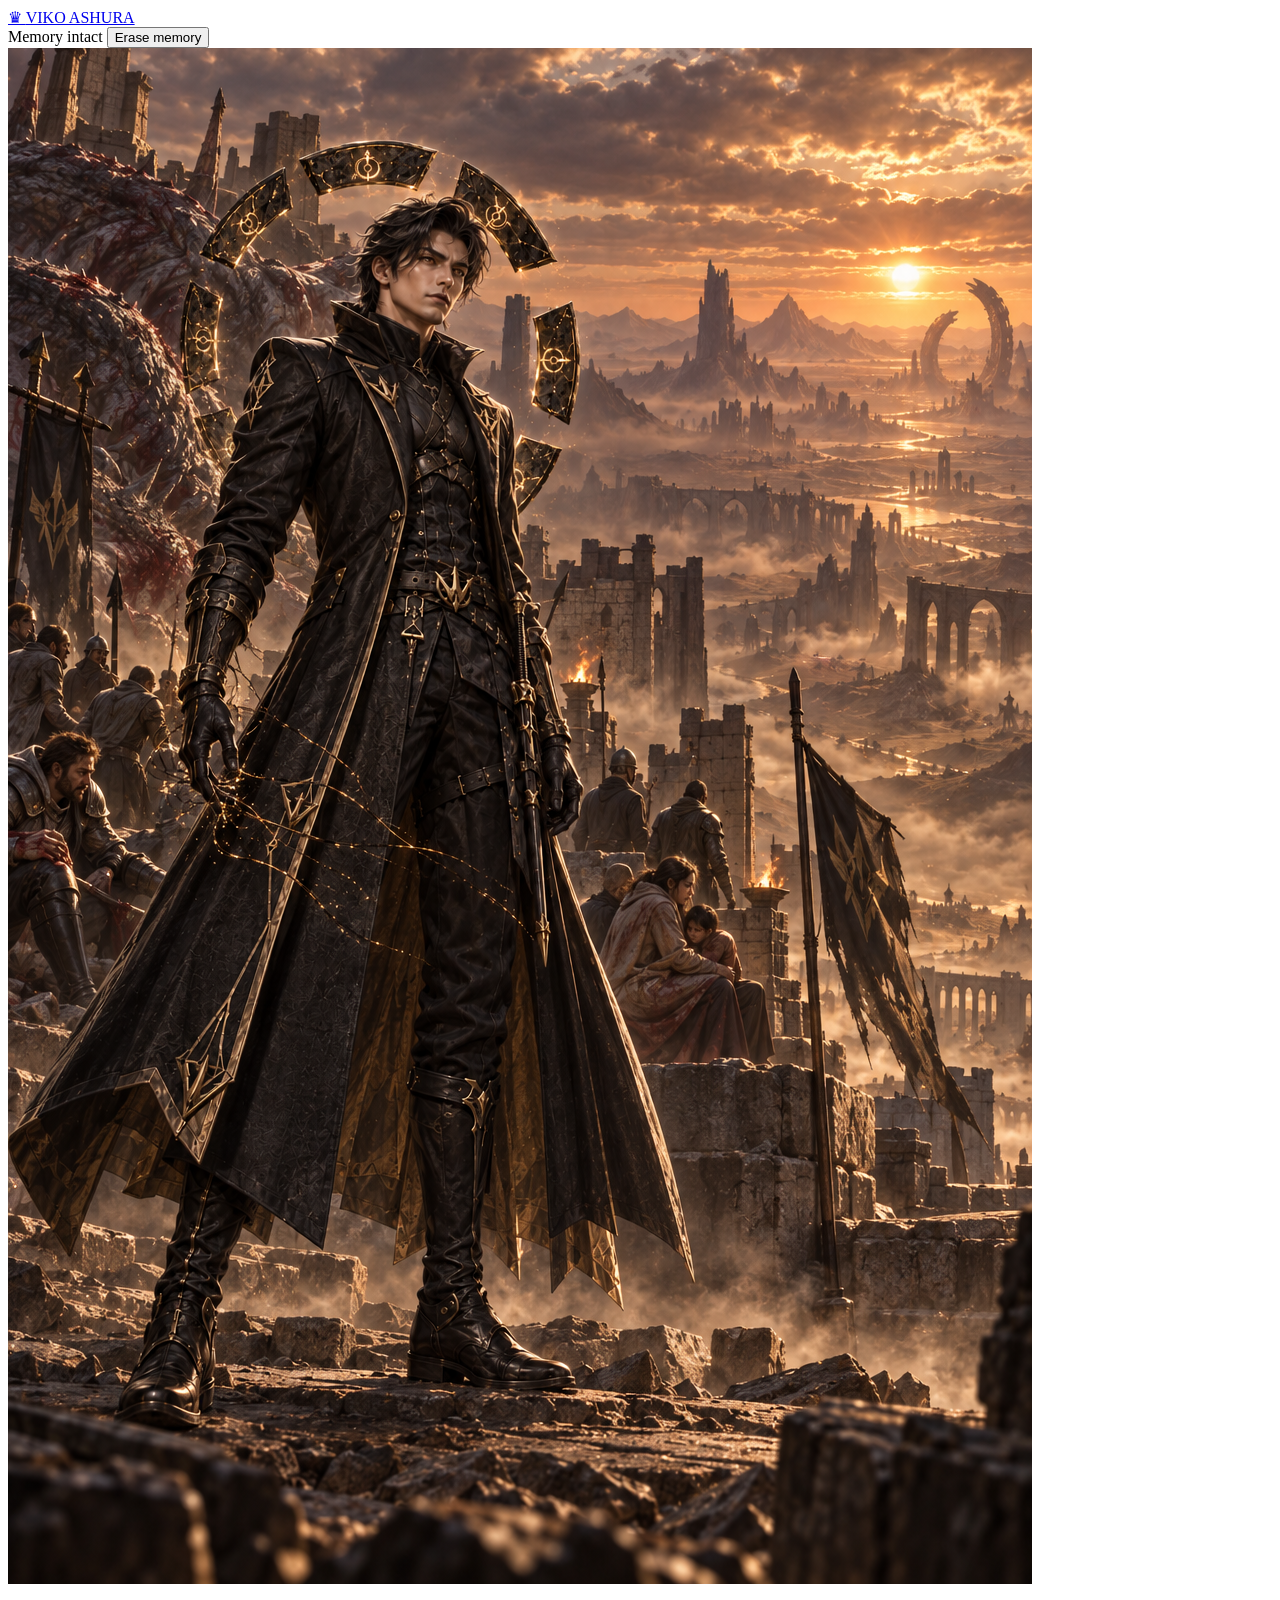
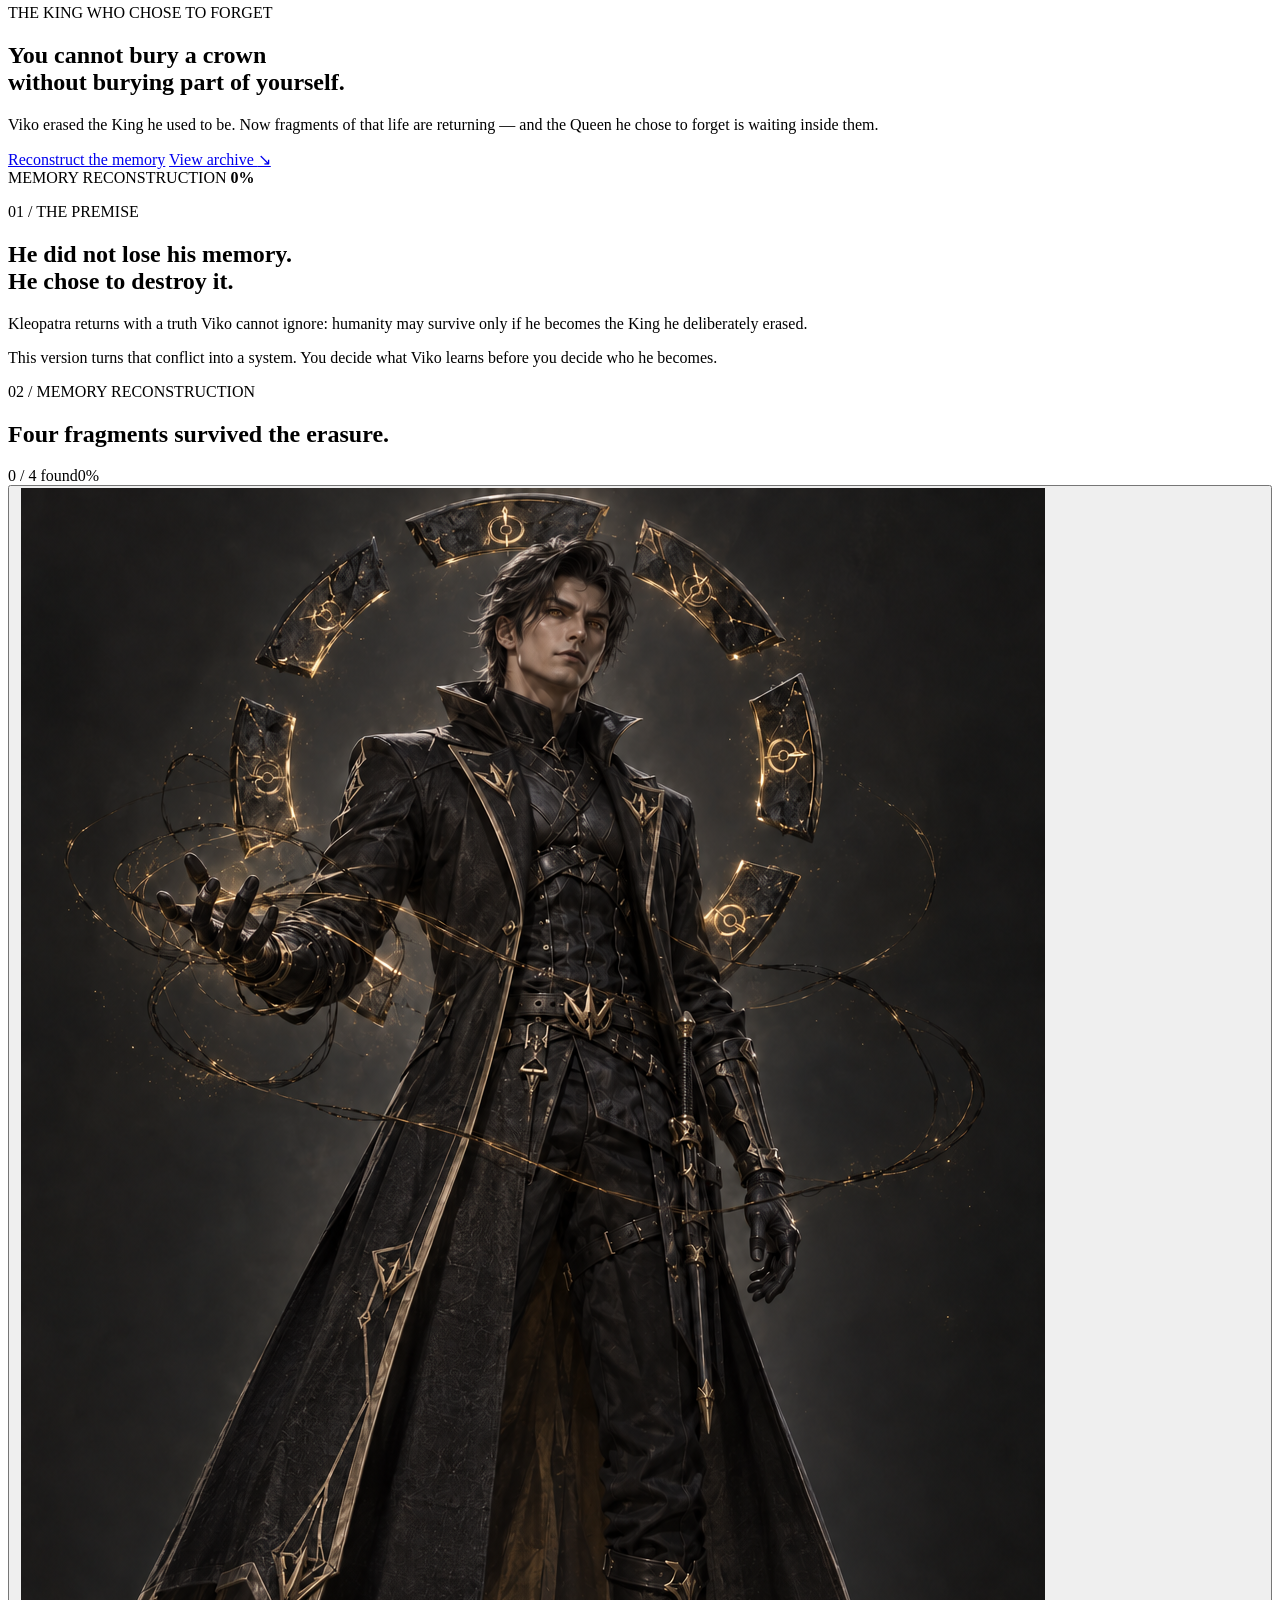
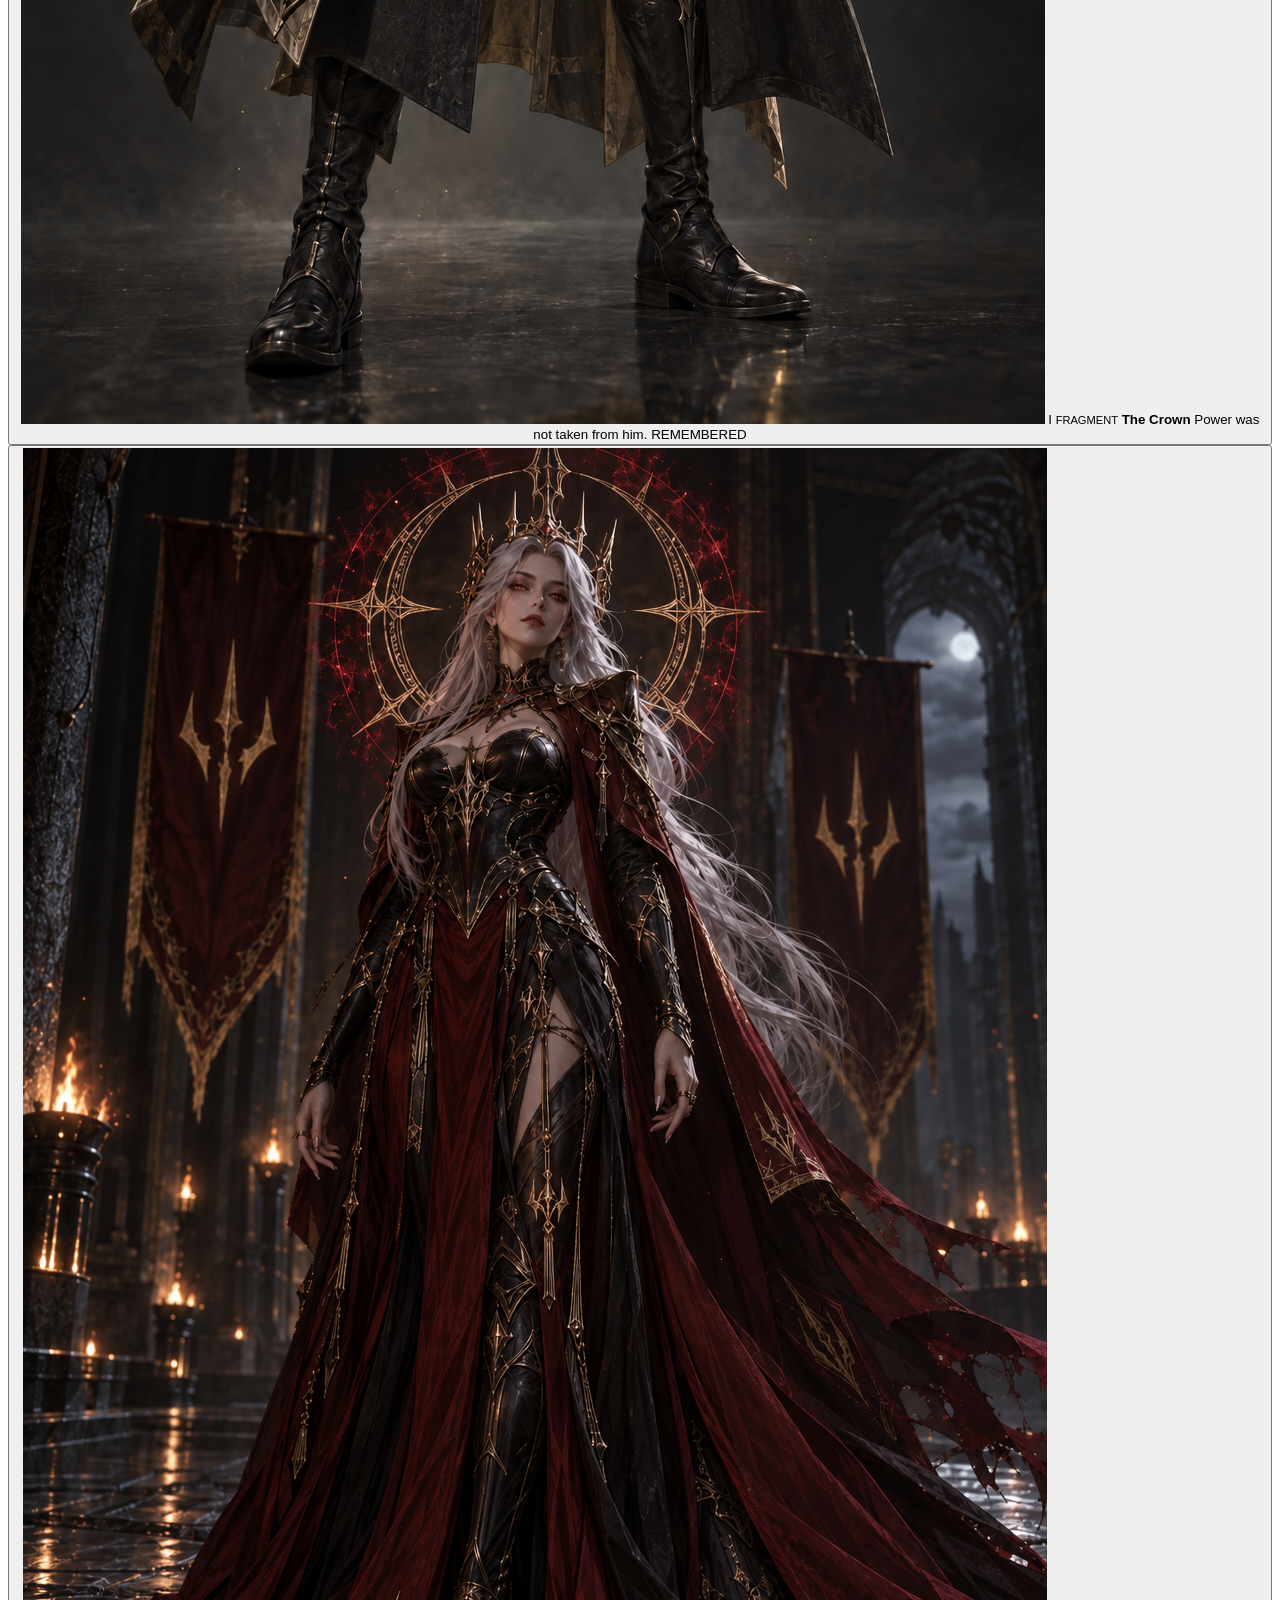
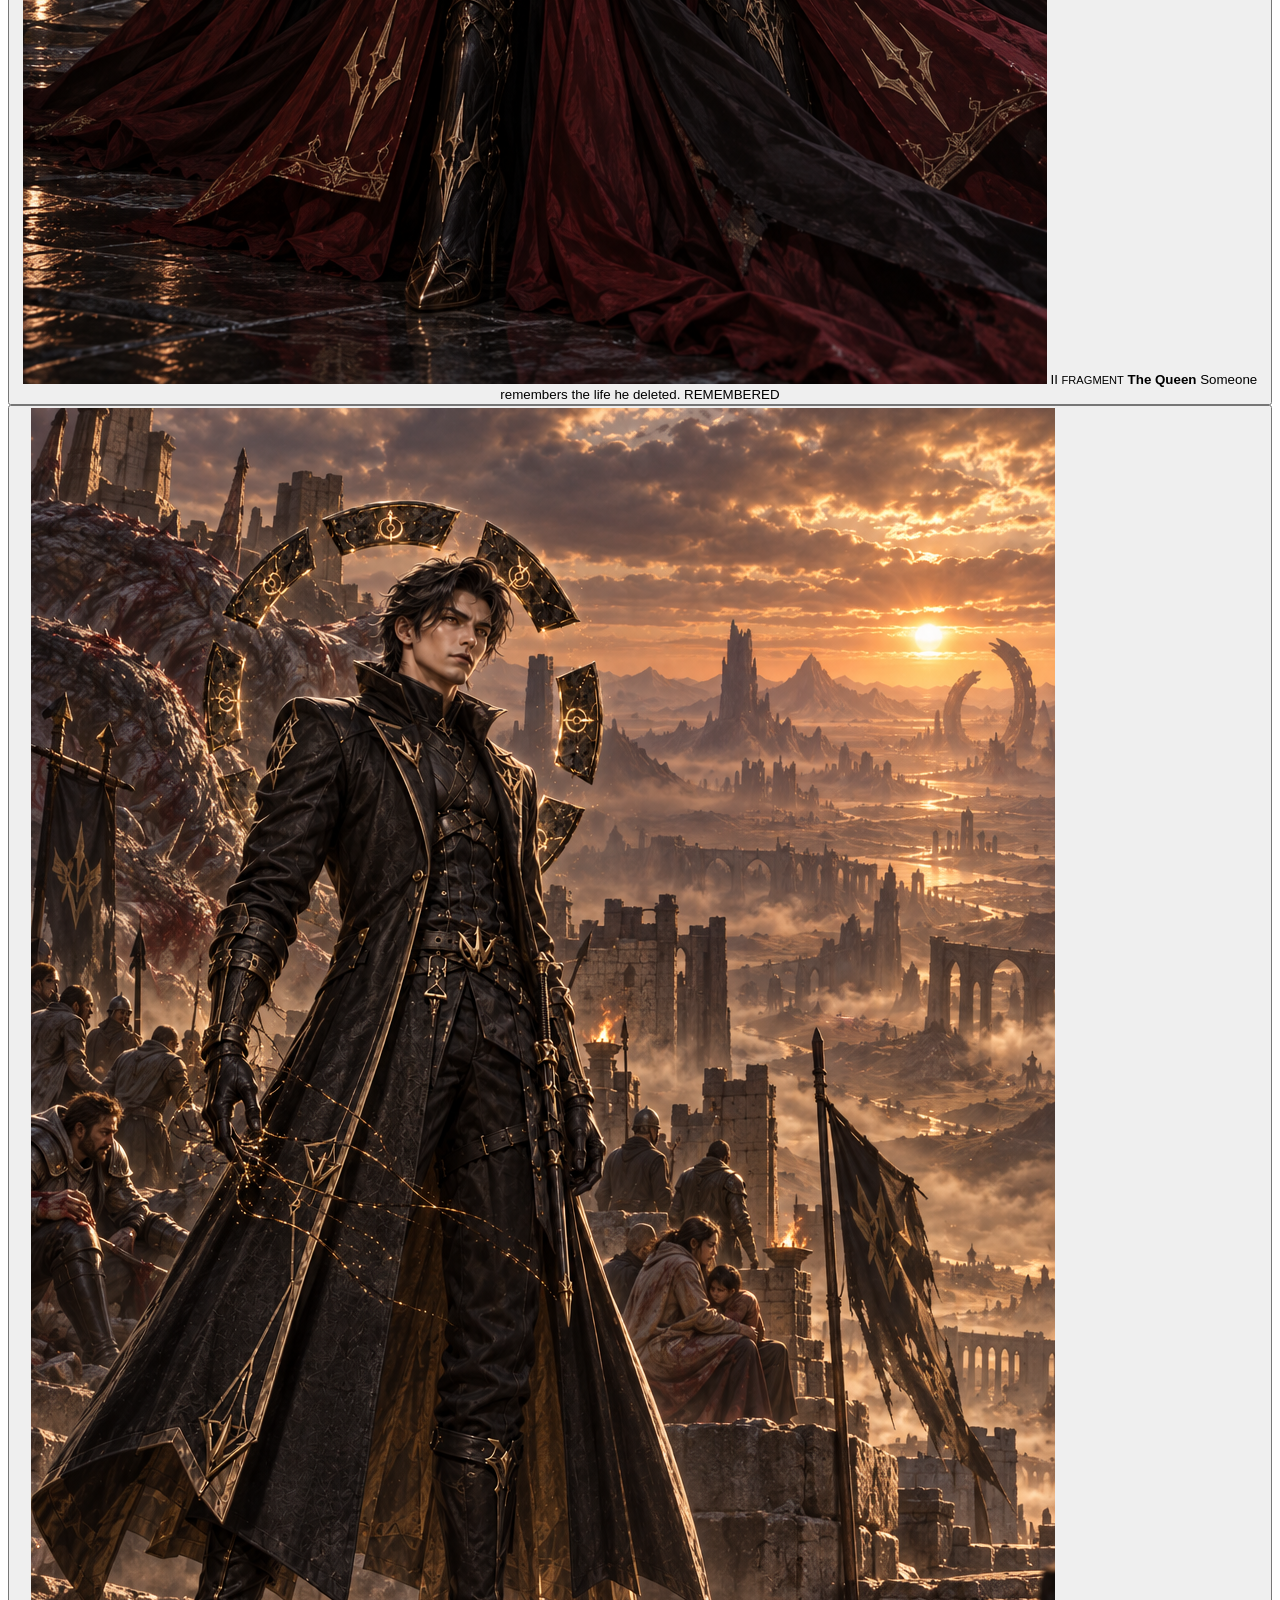
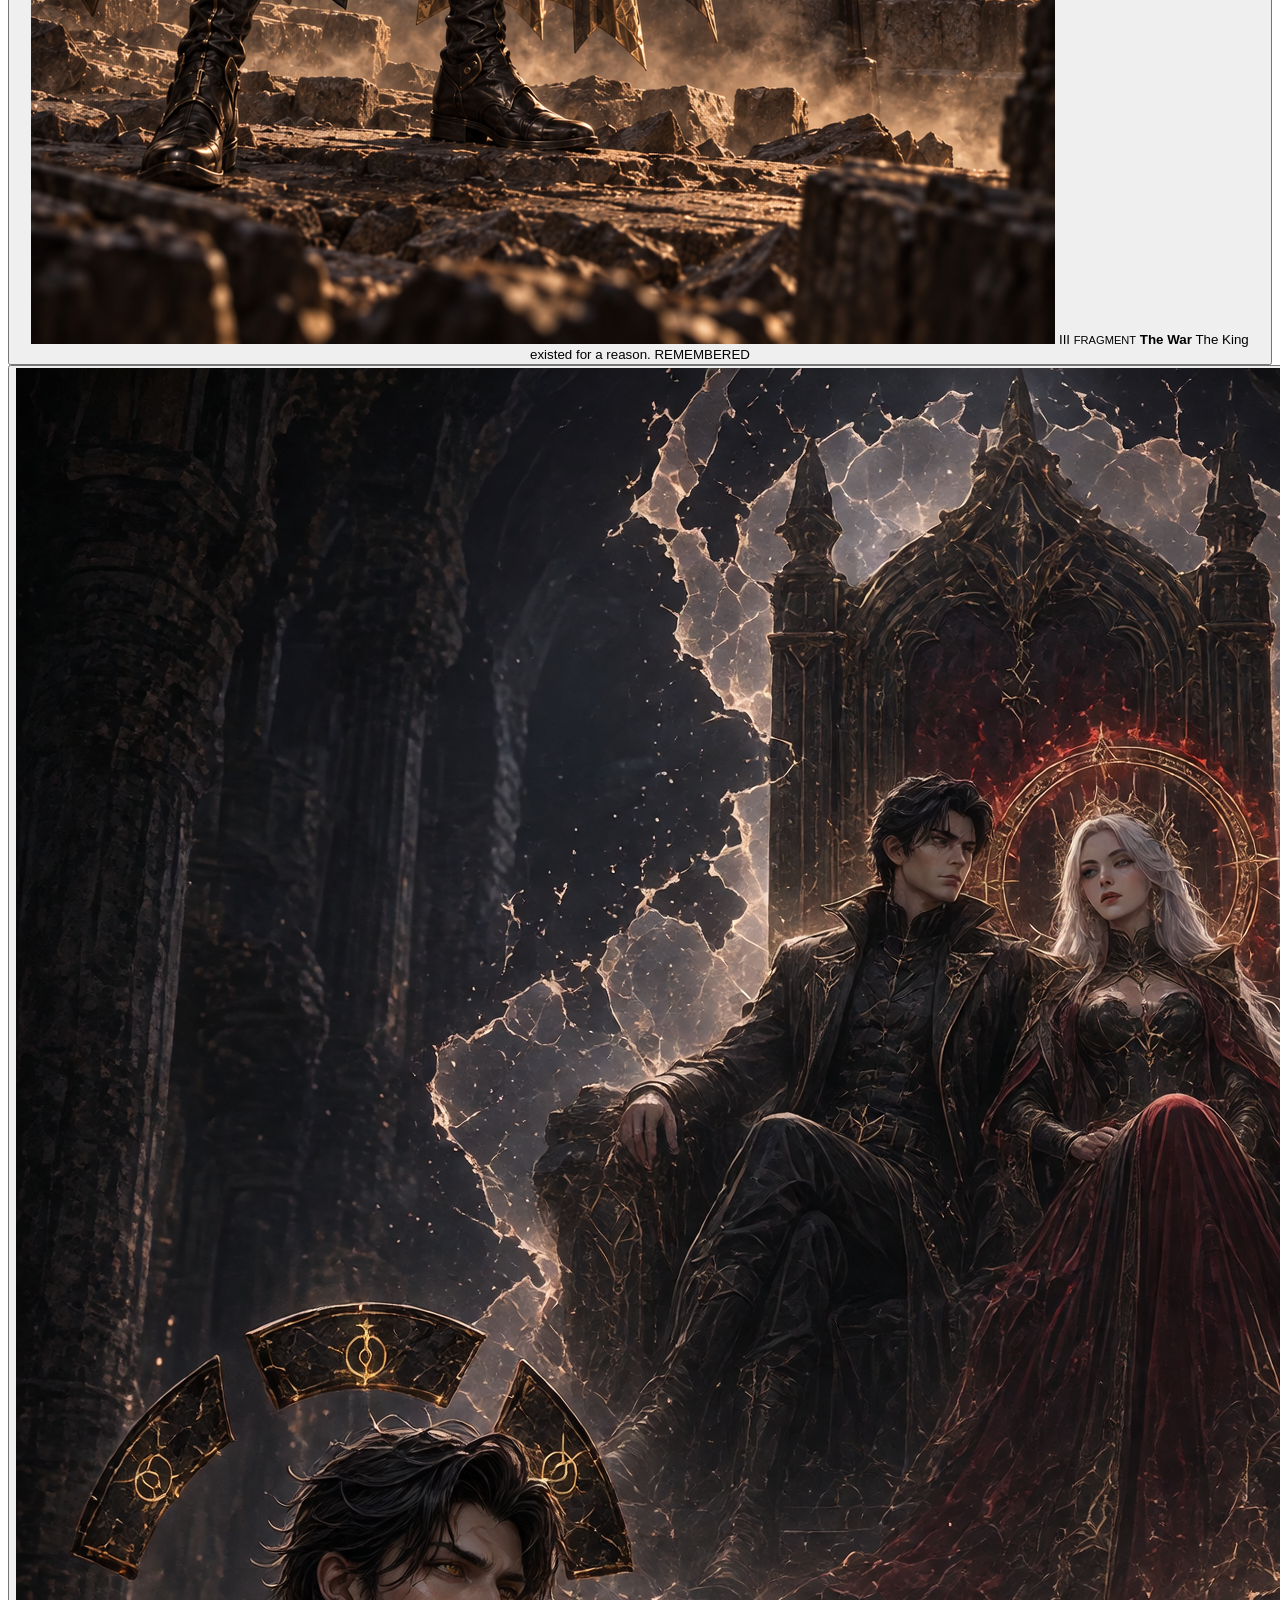
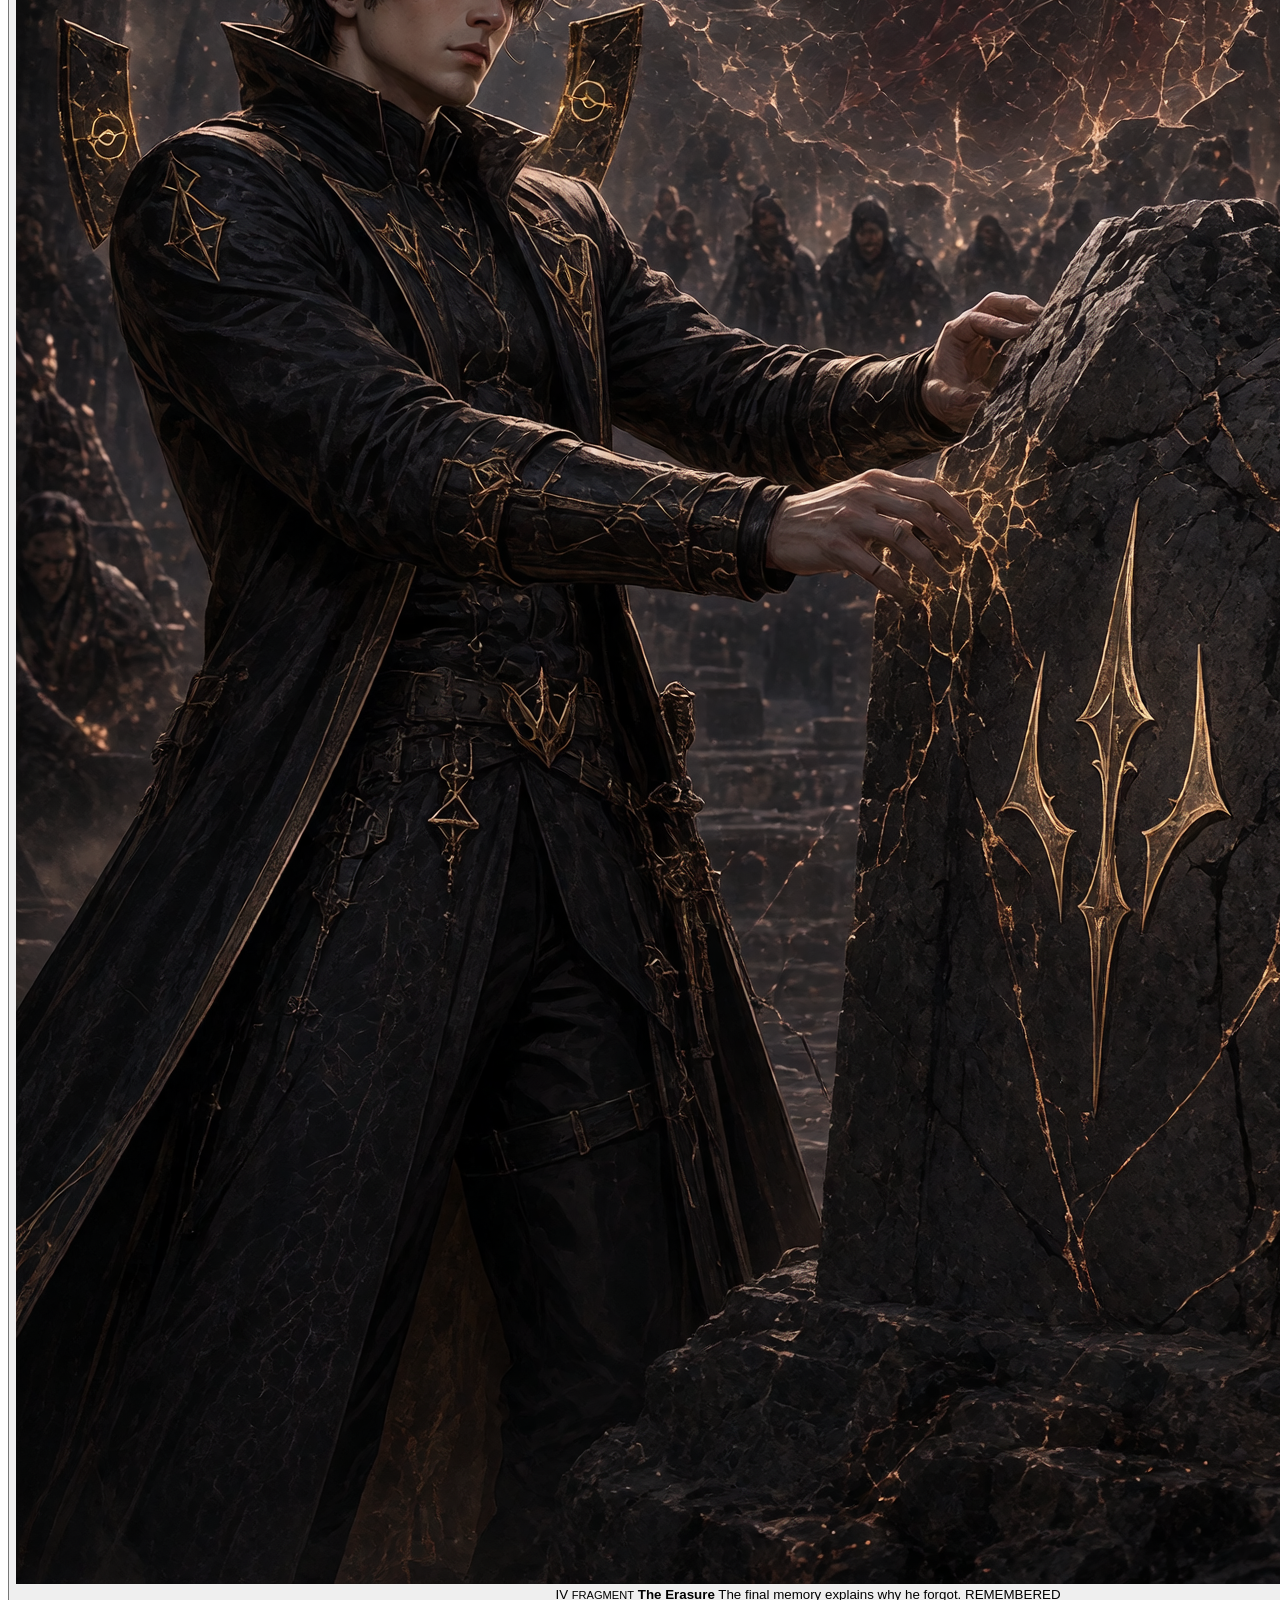
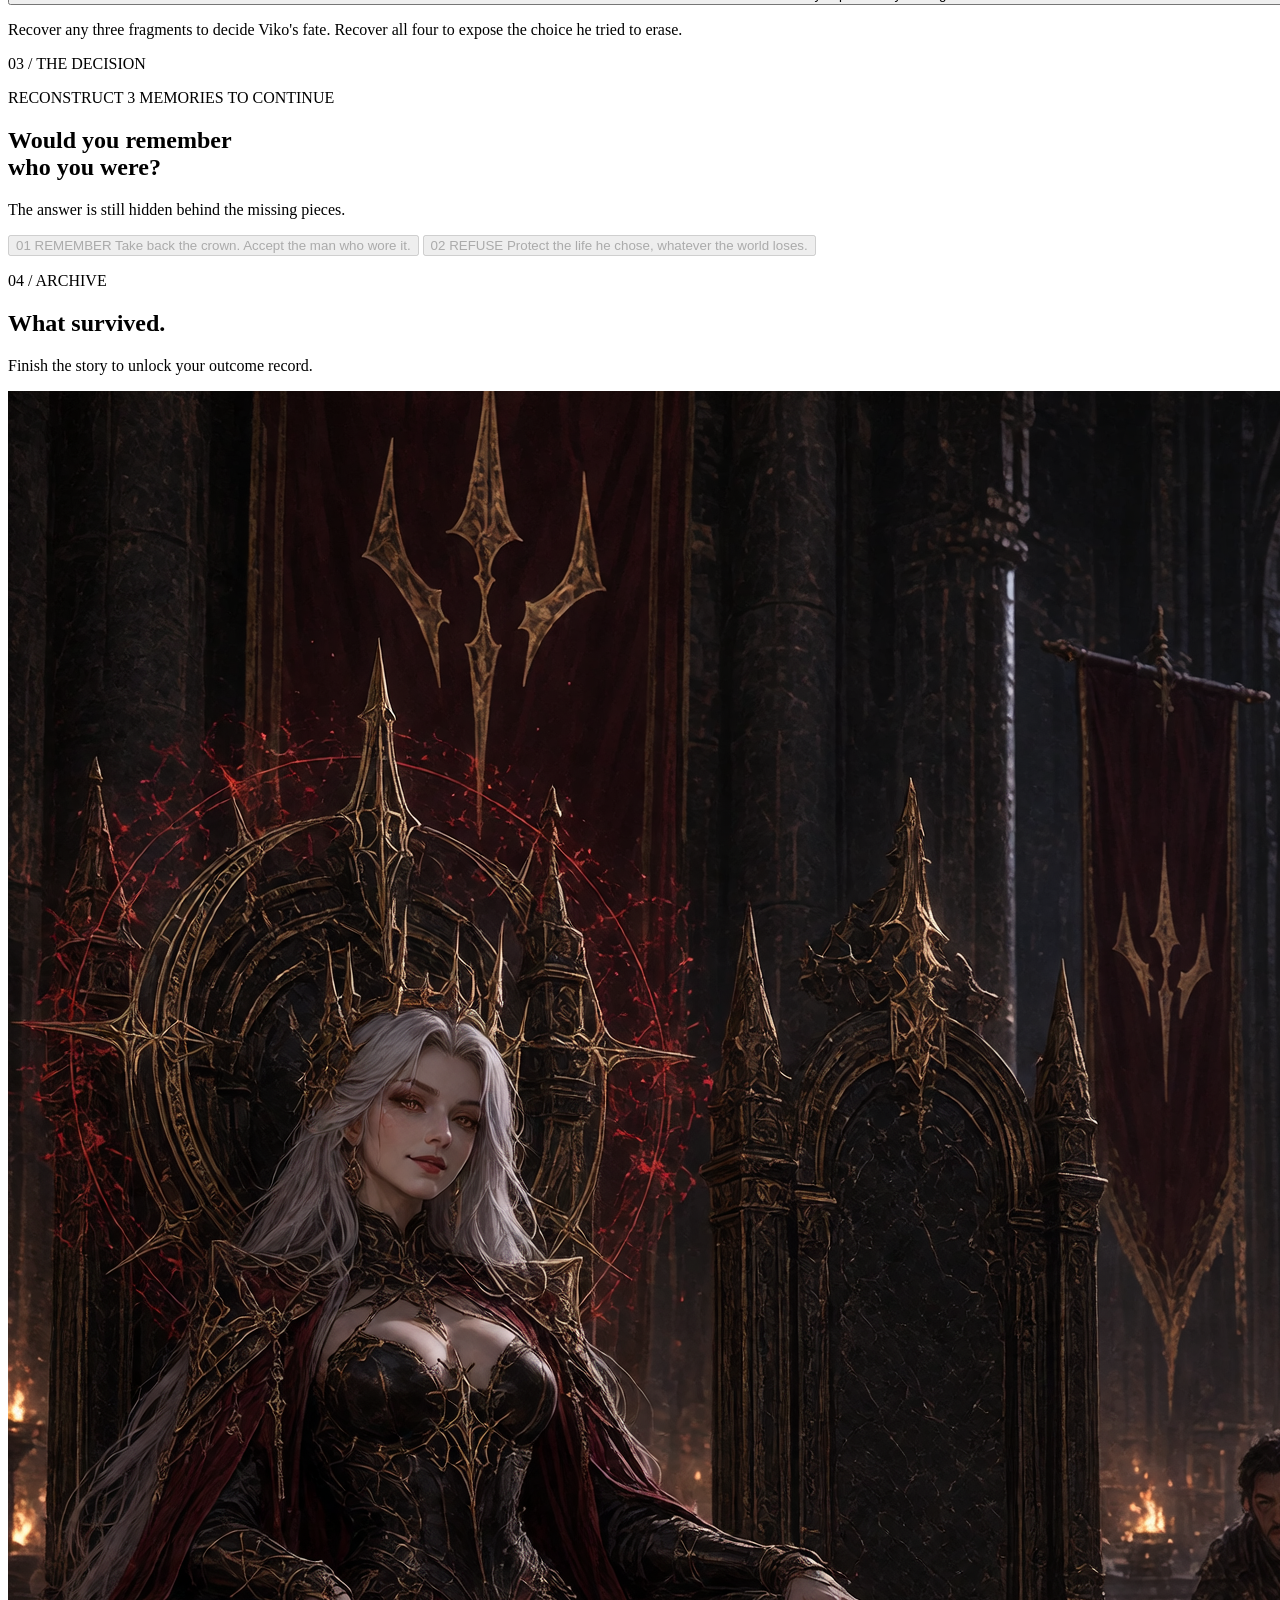
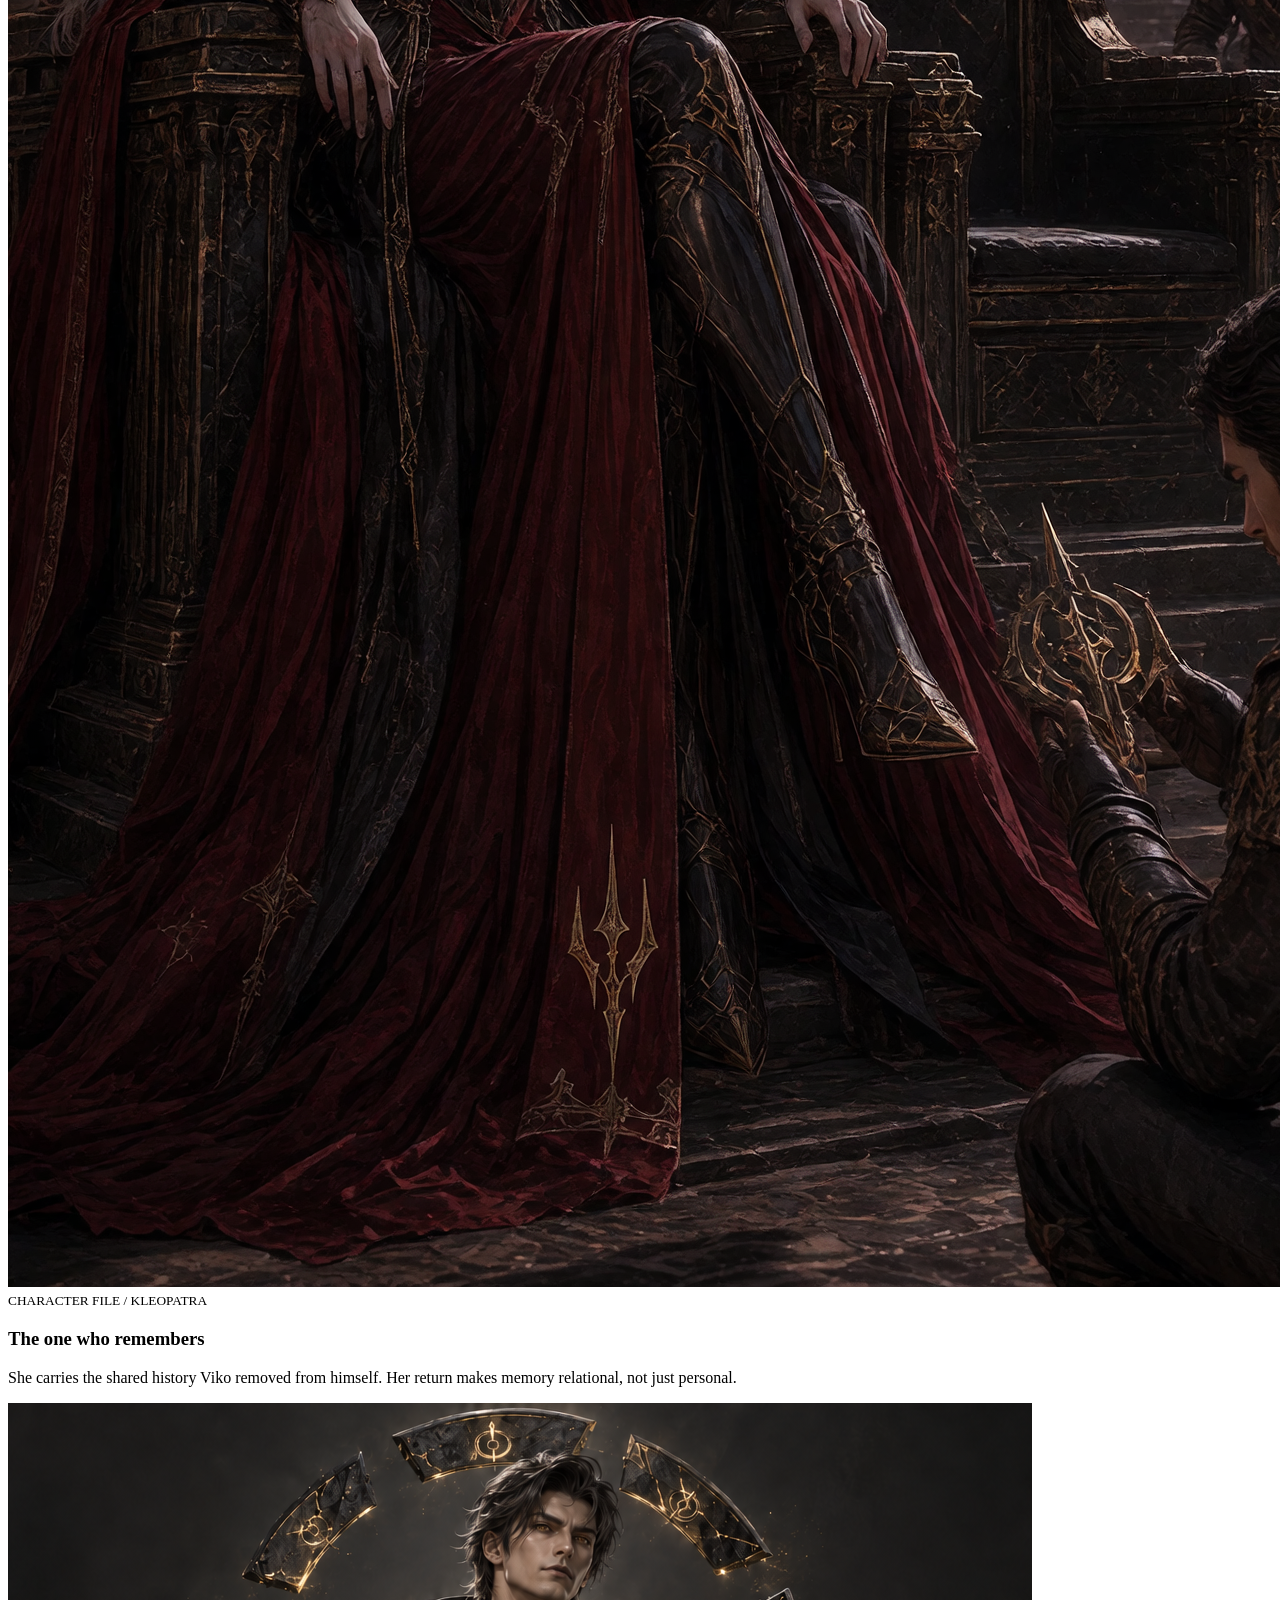
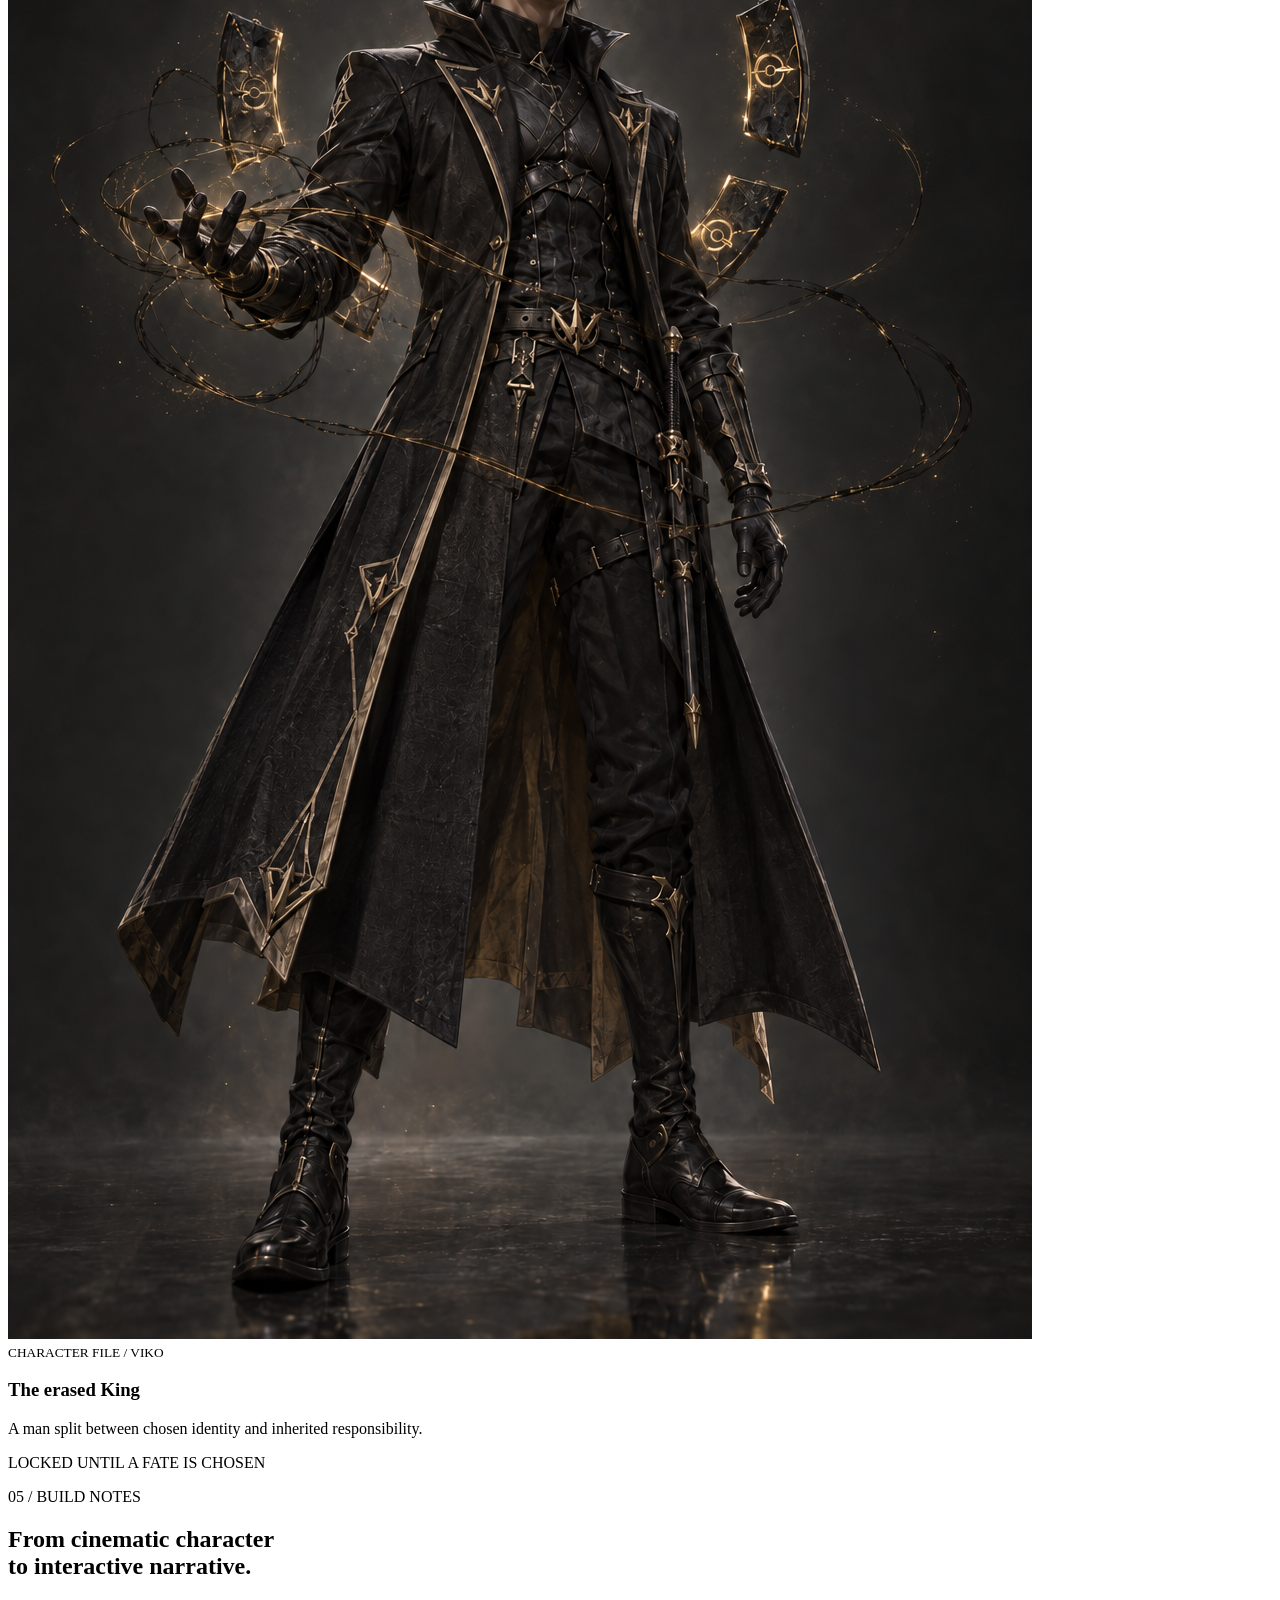
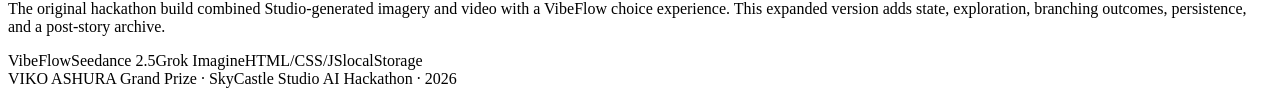
==== site/index.html @ 94152893 "Build VIKO V2 interactive experience" ====
<!doctype html>
<html lang="en">
<head>
  <meta charset="utf-8" />
  <meta name="viewport" content="width=device-width, initial-scale=1" />
  <meta name="theme-color" content="#090807" />
  <meta name="description" content="VIKO ASHURA — an interactive memory reconstruction story." />
  <title>VIKO ASHURA — The King Who Chose to Forget</title>
  <link rel="stylesheet" href="styles.css" />
</head>
<body>
  <div class="grain" aria-hidden="true"></div>

  <header class="topbar">
    <a class="brand" href="#top" aria-label="Viko Ashura home">
      <span class="crown-mark" aria-hidden="true">♛</span>
      <span>VIKO ASHURA</span>
    </a>
    <div class="top-actions">
      <span id="saveState" class="save-state" aria-live="polite">Memory intact</span>
      <button id="resetButton" class="ghost-button" type="button">Erase memory</button>
    </div>
  </header>

  <main id="top">
    <section class="hero" aria-labelledby="hero-title">
      <img class="hero-image" src="../assets/characters/Viko_Defender_VibeFlow.png" alt="Viko Ashura standing in a dark, gold-lit landscape" />
      <div class="hero-vignette" aria-hidden="true"></div>
      <div class="hero-content">
        <p class="eyebrow">THE KING WHO CHOSE TO FORGET</p>
        <h1 id="hero-title">You cannot bury a crown<br />without burying part of yourself.</h1>
        <p class="hero-copy">
          Viko erased the King he used to be. Now fragments of that life are returning — and the Queen he chose to forget is waiting inside them.
        </p>
        <div class="hero-actions">
          <a class="primary-button" href="#memories">Reconstruct the memory</a>
          <a class="text-link" href="#archive">View archive <span aria-hidden="true">↘</span></a>
        </div>
        <p id="returningMessage" class="returning-message" hidden></p>
      </div>
      <div class="hero-status" aria-label="Memory reconstruction status">
        <span>MEMORY RECONSTRUCTION</span>
        <strong id="heroPercent">0%</strong>
      </div>
    </section>

    <section class="intro section-shell">
      <p class="section-kicker">01 / THE PREMISE</p>
      <div class="split-copy">
        <h2>He did not lose his memory.<br />He chose to destroy it.</h2>
        <div>
          <p>Kleopatra returns with a truth Viko cannot ignore: humanity may survive only if he becomes the King he deliberately erased.</p>
          <p>This version turns that conflict into a system. You decide what Viko learns before you decide who he becomes.</p>
        </div>
      </div>
    </section>

    <section id="memories" class="memories section-shell" aria-labelledby="memory-title">
      <div class="section-heading">
        <div>
          <p class="section-kicker">02 / MEMORY RECONSTRUCTION</p>
          <h2 id="memory-title">Four fragments survived the erasure.</h2>
        </div>
        <div class="meter-wrap" aria-label="Memory reconstruction progress">
          <div class="meter-copy"><span id="memoryCount">0 / 4 found</span><span id="memoryPercent">0%</span></div>
          <div class="meter-track"><div id="memoryBar" class="meter-bar"></div></div>
        </div>
      </div>

      <div class="memory-grid">
        <button class="memory-card" type="button" data-memory="crown" aria-describedby="memory-crown-caption">
          <img src="../assets/characters/Viko_VibeFlow.png" alt="Portrait of Viko Ashura" />
          <span class="memory-number">I</span>
          <span class="memory-overlay"></span>
          <span class="memory-card-copy">
            <small>FRAGMENT</small>
            <strong>The Crown</strong>
            <span id="memory-crown-caption">Power was not taken from him.</span>
          </span>
          <span class="found-mark">REMEMBERED</span>
        </button>

        <button class="memory-card" type="button" data-memory="queen" aria-describedby="memory-queen-caption">
          <img src="../assets/characters/Kleopatra_Queen_VibeFlow.png" alt="Portrait of Queen Kleopatra" />
          <span class="memory-number">II</span>
          <span class="memory-overlay"></span>
          <span class="memory-card-copy">
            <small>FRAGMENT</small>
            <strong>The Queen</strong>
            <span id="memory-queen-caption">Someone remembers the life he deleted.</span>
          </span>
          <span class="found-mark">REMEMBERED</span>
        </button>

        <button class="memory-card" type="button" data-memory="war" aria-describedby="memory-war-caption">
          <img src="../assets/characters/Viko_Defender_VibeFlow.png" alt="Viko as a defender" />
          <span class="memory-number">III</span>
          <span class="memory-overlay"></span>
          <span class="memory-card-copy">
            <small>FRAGMENT</small>
            <strong>The War</strong>
            <span id="memory-war-caption">The King existed for a reason.</span>
          </span>
          <span class="found-mark">REMEMBERED</span>
        </button>

        <button class="memory-card" type="button" data-memory="erasure" aria-describedby="memory-erasure-caption">
          <img src="../assets/characters/Viko_Memory_He_Refused_VibeFlow.png" alt="A fractured memory from Viko's past" />
          <span class="memory-number">IV</span>
          <span class="memory-overlay"></span>
          <span class="memory-card-copy">
            <small>FRAGMENT</small>
            <strong>The Erasure</strong>
            <span id="memory-erasure-caption">The final memory explains why he forgot.</span>
          </span>
          <span class="found-mark">REMEMBERED</span>
        </button>
      </div>

      <p class="memory-hint">Recover any three fragments to decide Viko's fate. Recover all four to expose the choice he tried to erase.</p>
    </section>

    <section id="decision" class="decision section-shell" aria-labelledby="decision-title">
      <div class="decision-stage">
        <p class="section-kicker">03 / THE DECISION</p>
        <p id="decisionLock" class="decision-lock">RECONSTRUCT 3 MEMORIES TO CONTINUE</p>
        <h2 id="decision-title">Would you remember<br />who you were?</h2>
        <p id="decisionCopy" class="decision-copy">The answer is still hidden behind the missing pieces.</p>

        <div class="choice-grid" aria-label="Choose Viko's fate">
          <button class="choice-card" type="button" data-ending="remember" disabled>
            <span class="choice-index">01</span>
            <span class="choice-title">REMEMBER</span>
            <span class="choice-description">Take back the crown. Accept the man who wore it.</span>
          </button>
          <button class="choice-card" type="button" data-ending="refuse" disabled>
            <span class="choice-index">02</span>
            <span class="choice-title">REFUSE</span>
            <span class="choice-description">Protect the life he chose, whatever the world loses.</span>
          </button>
          <button id="thirdChoice" class="choice-card secret-choice" type="button" data-ending="break" disabled hidden>
            <span class="choice-index">03</span>
            <span class="choice-title">BREAK THE CYCLE</span>
            <span class="choice-description">Remember everything — then refuse to become the same King.</span>
          </button>
        </div>
      </div>
    </section>

    <section id="ending" class="ending" hidden aria-live="polite">
      <img id="endingImage" class="ending-image" src="../assets/characters/Viko_Defender_VibeFlow.png" alt="" />
      <div class="ending-overlay"></div>
      <div class="ending-content section-shell">
        <p class="section-kicker">YOUR ENDING</p>
        <p id="endingLabel" class="ending-label"></p>
        <h2 id="endingTitle"></h2>
        <p id="endingText" class="ending-text"></p>
        <blockquote id="endingQuote"></blockquote>
        <div class="ending-actions">
          <button id="replayButton" class="primary-button button-reset" type="button">Reconstruct another fate</button>
          <a class="text-link" href="#archive">Open the archive <span aria-hidden="true">↘</span></a>
        </div>
      </div>
    </section>

    <section id="archive" class="archive section-shell" aria-labelledby="archive-title">
      <div class="section-heading archive-heading">
        <div>
          <p class="section-kicker">04 / ARCHIVE</p>
          <h2 id="archive-title">What survived.</h2>
        </div>
        <p id="archiveStatus" class="archive-status">Finish the story to unlock your outcome record.</p>
      </div>

      <div class="archive-grid">
        <article class="archive-card wide">
          <img src="../assets/characters/Kleopatra_Queen_Remembers_VibeFlow.png" alt="Kleopatra remembering Viko" />
          <div><small>CHARACTER FILE / KLEOPATRA</small><h3>The one who remembers</h3><p>She carries the shared history Viko removed from himself. Her return makes memory relational, not just personal.</p></div>
        </article>
        <article class="archive-card">
          <img src="../assets/characters/Viko_VibeFlow.png" alt="Viko Ashura portrait" />
          <div><small>CHARACTER FILE / VIKO</small><h3>The erased King</h3><p>A man split between chosen identity and inherited responsibility.</p></div>
        </article>
        <article class="archive-card outcome-card">
          <div class="outcome-lock" id="outcomeLock">LOCKED UNTIL A FATE IS CHOSEN</div>
          <div id="outcomeRecord" hidden>
            <small>PLAYER RECORD</small>
            <h3 id="recordTitle">No fate recorded</h3>
            <p id="recordText"></p>
            <dl>
              <div><dt>Memories recovered</dt><dd id="recordMemory">0 / 4</dd></div>
              <div><dt>Decision</dt><dd id="recordDecision">—</dd></div>
            </dl>
          </div>
        </article>
      </div>
    </section>

    <section class="making section-shell">
      <p class="section-kicker">05 / BUILD NOTES</p>
      <div class="split-copy">
        <h2>From cinematic character<br />to interactive narrative.</h2>
        <div>
          <p>The original hackathon build combined Studio-generated imagery and video with a VibeFlow choice experience. This expanded version adds state, exploration, branching outcomes, persistence, and a post-story archive.</p>
          <div class="tech-row" aria-label="Technologies and tools"><span>VibeFlow</span><span>Seedance 2.5</span><span>Grok Imagine</span><span>HTML/CSS/JS</span><span>localStorage</span></div>
        </div>
      </div>
    </section>
  </main>

  <dialog id="memoryDialog" class="memory-dialog">
    <button id="closeDialog" class="dialog-close" type="button" aria-label="Close memory">×</button>
    <p id="dialogIndex" class="section-kicker"></p>
    <h2 id="dialogTitle"></h2>
    <p id="dialogBody" class="dialog-body"></p>
    <blockquote id="dialogQuote"></blockquote>
    <p id="dialogSpeaker" class="dialog-speaker"></p>
    <button id="keepMemory" class="primary-button button-reset" type="button">Keep this memory</button>
  </dialog>

  <footer class="footer section-shell">
    <span>VIKO ASHURA</span>
    <span>Grand Prize · SkyCastle Studio AI Hackathon · 2026</span>
  </footer>

  <script src="app.js"></script>
</body>
</html>
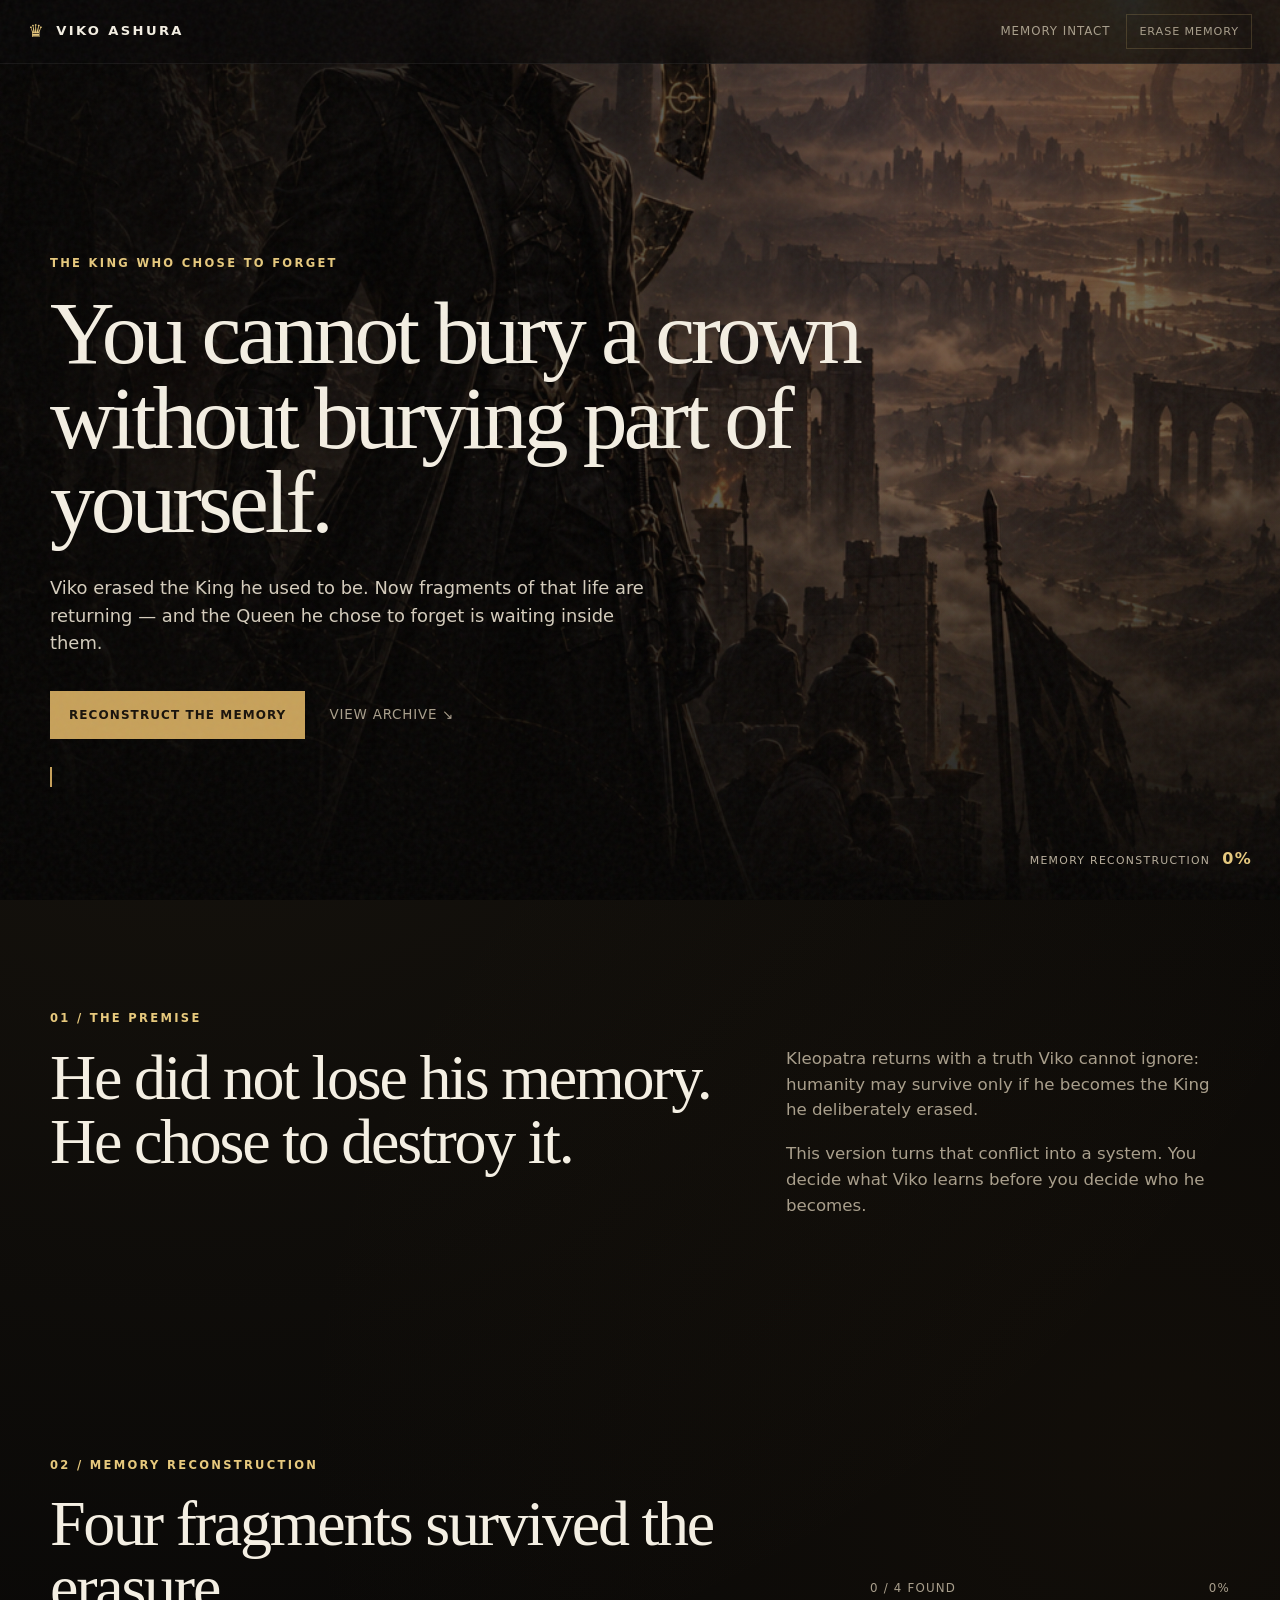
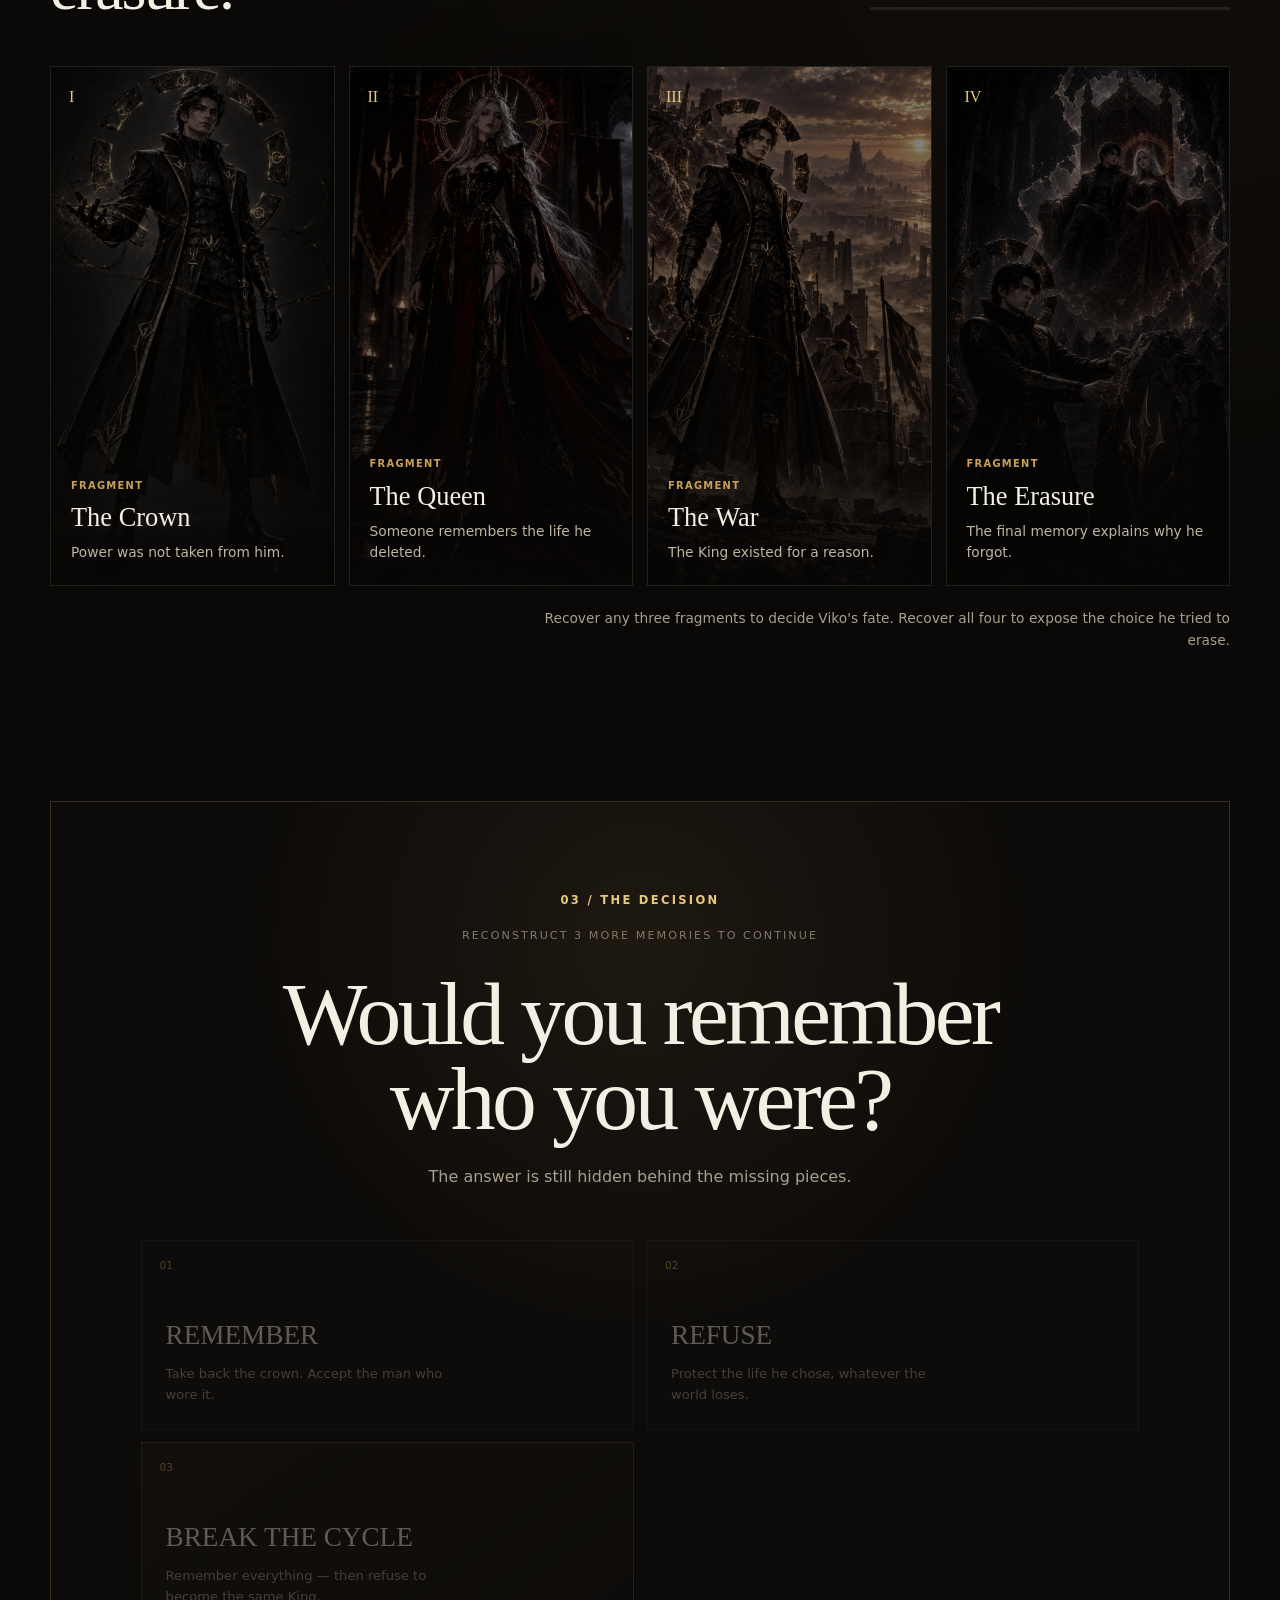
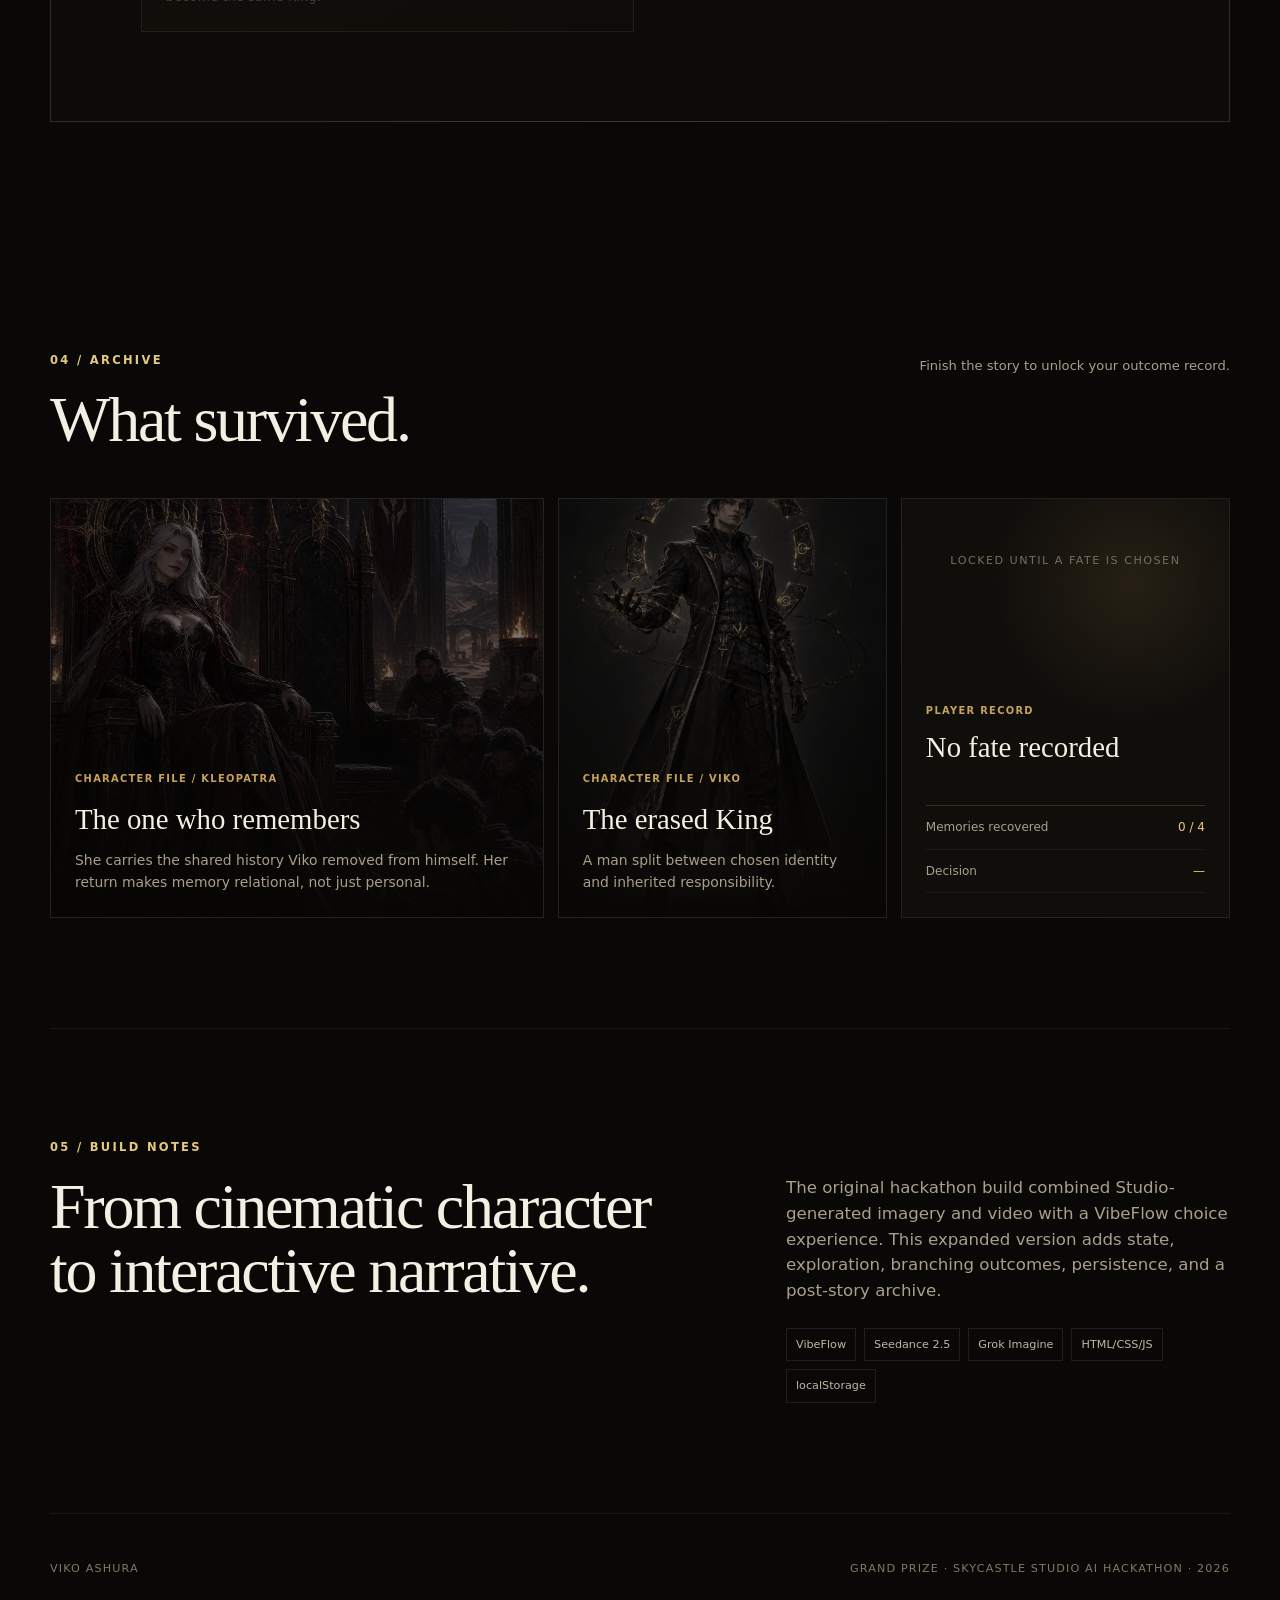
==== commit 461d979b: "Use cinematic submission video as hero background" ====
--- a/site/index.html
+++ b/site/index.html
@@ -7,6 +7,7 @@
   <meta name="description" content="VIKO ASHURA — an interactive memory reconstruction story." />
   <title>VIKO ASHURA — The King Who Chose to Forget</title>
   <link rel="stylesheet" href="styles.css" />
+  <link rel="stylesheet" href="video.css" />
 </head>
 <body>
   <div class="grain" aria-hidden="true"></div>
@@ -24,7 +25,18 @@
 
   <main id="top">
     <section class="hero" aria-labelledby="hero-title">
-      <img class="hero-image" src="../assets/characters/Viko_Defender_VibeFlow.png" alt="Viko Ashura standing in a dark, gold-lit landscape" />
+      <video
+        class="hero-image hero-video"
+        autoplay
+        muted
+        loop
+        playsinline
+        preload="metadata"
+        poster="../assets/characters/Viko_Defender_VibeFlow.png"
+        aria-hidden="true"
+      >
+        <source src="../assets/video/Viko_Ashura_FINAL_SUBMISSION_15s_with_voices_music.mp4" type="video/mp4" />
+      </video>
       <div class="hero-vignette" aria-hidden="true"></div>
       <div class="hero-content">
         <p class="eyebrow">THE KING WHO CHOSE TO FORGET</p>
--- a/site/styles.css
+++ b/site/styles.css
@@ -0,0 +1,230 @@
+:root {
+  --bg: #090807;
+  --panel: #11100e;
+  --panel-2: #17140f;
+  --text: #f4efe3;
+  --muted: #a99f8c;
+  --gold: #c7a15a;
+  --gold-bright: #e7c97d;
+  --line: rgba(231, 201, 125, 0.18);
+  --danger: #b95c4b;
+  --max: 1180px;
+}
+
+* { box-sizing: border-box; }
+html { scroll-behavior: smooth; background: var(--bg); }
+body {
+  margin: 0;
+  color: var(--text);
+  background:
+    radial-gradient(circle at 15% 10%, rgba(199,161,90,.08), transparent 28%),
+    radial-gradient(circle at 90% 30%, rgba(121,85,35,.08), transparent 24%),
+    var(--bg);
+  font-family: Inter, ui-sans-serif, system-ui, -apple-system, BlinkMacSystemFont, "Segoe UI", sans-serif;
+  line-height: 1.55;
+}
+
+img { display: block; width: 100%; }
+a { color: inherit; }
+button, a { -webkit-tap-highlight-color: transparent; }
+button { font: inherit; }
+
+.grain {
+  position: fixed;
+  inset: 0;
+  pointer-events: none;
+  z-index: 999;
+  opacity: .055;
+  background-image: url("data:image/svg+xml,%3Csvg viewBox='0 0 180 180' xmlns='http://www.w3.org/2000/svg'%3E%3Cfilter id='n'%3E%3CfeTurbulence type='fractalNoise' baseFrequency='.9' numOctaves='3' stitchTiles='stitch'/%3E%3C/filter%3E%3Crect width='100%25' height='100%25' filter='url(%23n)' opacity='.9'/%3E%3C/svg%3E");
+}
+
+.topbar {
+  position: fixed;
+  inset: 0 0 auto 0;
+  z-index: 50;
+  display: flex;
+  justify-content: space-between;
+  align-items: center;
+  min-height: 64px;
+  padding: 0 28px;
+  border-bottom: 1px solid rgba(255,255,255,.06);
+  background: rgba(9,8,7,.72);
+  backdrop-filter: blur(16px);
+}
+
+.brand { display: flex; gap: 10px; align-items: center; text-decoration: none; font-size: .82rem; letter-spacing: .18em; font-weight: 700; }
+.crown-mark { color: var(--gold-bright); font-size: 1.1rem; }
+.top-actions { display: flex; align-items: center; gap: 16px; }
+.save-state { color: var(--muted); font-size: .74rem; letter-spacing: .08em; text-transform: uppercase; }
+
+.ghost-button,
+.text-link,
+.primary-button {
+  transition: transform .2s ease, border-color .2s ease, background .2s ease, color .2s ease, opacity .2s ease;
+}
+.ghost-button {
+  border: 1px solid var(--line);
+  color: var(--muted);
+  background: transparent;
+  padding: 8px 12px;
+  cursor: pointer;
+  text-transform: uppercase;
+  letter-spacing: .08em;
+  font-size: .7rem;
+}
+.ghost-button:hover { color: var(--text); border-color: rgba(231,201,125,.45); }
+
+.hero {
+  min-height: 100svh;
+  position: relative;
+  display: grid;
+  align-items: end;
+  overflow: hidden;
+  background: #080706;
+}
+.hero-image { position: absolute; inset: 0; height: 100%; object-fit: cover; object-position: center 28%; filter: saturate(.8) contrast(1.05) brightness(.73); transform: scale(1.02); animation: heroDrift 16s ease-in-out infinite alternate; }
+.hero-vignette { position: absolute; inset: 0; background: linear-gradient(90deg, rgba(5,4,3,.9) 0%, rgba(5,4,3,.66) 37%, rgba(5,4,3,.18) 68%, rgba(5,4,3,.48) 100%), linear-gradient(0deg, rgba(5,4,3,.94) 0%, transparent 48%); }
+.hero-content { position: relative; z-index: 2; width: min(var(--max), calc(100% - 48px)); margin: 0 auto; padding: 150px 0 105px; }
+.eyebrow, .section-kicker { margin: 0 0 18px; color: var(--gold-bright); font-size: .72rem; font-weight: 700; letter-spacing: .2em; text-transform: uppercase; }
+.hero h1, h2, h3 { font-family: Georgia, "Times New Roman", serif; font-weight: 400; }
+.hero h1 { max-width: 850px; margin: 0; font-size: clamp(3rem, 7vw, 6.9rem); line-height: .94; letter-spacing: -.045em; text-wrap: balance; }
+.hero-copy { max-width: 610px; margin: 30px 0 0; color: #d5cdbd; font-size: clamp(1rem, 1.4vw, 1.16rem); }
+.hero-actions { display: flex; align-items: center; gap: 24px; margin-top: 34px; flex-wrap: wrap; }
+.primary-button { display: inline-flex; align-items: center; justify-content: center; min-height: 48px; padding: 0 18px; border: 1px solid var(--gold); background: var(--gold); color: #18120a; text-decoration: none; font-weight: 800; text-transform: uppercase; letter-spacing: .09em; font-size: .75rem; cursor: pointer; }
+.primary-button:hover { transform: translateY(-2px); background: var(--gold-bright); border-color: var(--gold-bright); }
+.text-link { text-decoration: none; color: var(--muted); font-size: .84rem; letter-spacing: .06em; text-transform: uppercase; }
+.text-link:hover { color: var(--gold-bright); }
+.returning-message { display: inline-block; margin: 28px 0 0; padding: 10px 14px; border-left: 2px solid var(--gold); color: #d8cfbd; background: rgba(9,8,7,.52); }
+.hero-status { position: absolute; z-index: 2; right: 28px; bottom: 28px; display: flex; gap: 12px; align-items: baseline; color: #b9af9d; font-size: .68rem; letter-spacing: .12em; }
+.hero-status strong { color: var(--gold-bright); font-size: 1rem; }
+
+.section-shell { width: min(var(--max), calc(100% - 48px)); margin: 0 auto; }
+.intro, .memories, .archive, .making { padding: 110px 0; }
+.split-copy { display: grid; grid-template-columns: minmax(0, 1.2fr) minmax(280px, .8fr); gap: 70px; align-items: start; }
+.split-copy h2, .section-heading h2 { margin: 0; font-size: clamp(2.3rem, 5vw, 4.8rem); line-height: 1; letter-spacing: -.035em; }
+.split-copy p { margin: 0 0 18px; color: var(--muted); font-size: 1.04rem; }
+
+.section-heading { display: grid; grid-template-columns: 1fr 360px; gap: 60px; align-items: end; margin-bottom: 46px; }
+.meter-wrap { padding-bottom: 10px; }
+.meter-copy { display: flex; justify-content: space-between; margin-bottom: 10px; color: var(--muted); font-size: .74rem; text-transform: uppercase; letter-spacing: .1em; }
+.meter-track { height: 3px; background: rgba(255,255,255,.08); overflow: hidden; }
+.meter-bar { width: 0; height: 100%; background: linear-gradient(90deg, #7f5b28, var(--gold-bright)); transition: width .55s cubic-bezier(.2,.8,.2,1); }
+
+.memory-grid { display: grid; grid-template-columns: repeat(4, minmax(0,1fr)); gap: 14px; }
+.memory-card { min-height: 520px; position: relative; overflow: hidden; border: 1px solid rgba(255,255,255,.08); padding: 0; text-align: left; color: var(--text); background: #100e0b; cursor: pointer; isolation: isolate; }
+.memory-card img { position: absolute; inset: 0; height: 100%; object-fit: cover; filter: saturate(.65) brightness(.62) contrast(1.08); transition: transform .7s cubic-bezier(.2,.8,.2,1), filter .4s ease; }
+.memory-card:hover img { transform: scale(1.045); filter: saturate(.9) brightness(.72); }
+.memory-card:focus-visible { outline: 2px solid var(--gold-bright); outline-offset: 3px; }
+.memory-overlay { position: absolute; inset: 0; background: linear-gradient(0deg, rgba(7,6,5,.96) 0%, rgba(7,6,5,.18) 60%, rgba(7,6,5,.22)); z-index: 1; }
+.memory-number { position: absolute; top: 18px; left: 18px; z-index: 2; font-family: Georgia,serif; color: var(--gold-bright); font-size: 1rem; }
+.memory-card-copy { position: absolute; z-index: 2; left: 20px; right: 20px; bottom: 22px; display: grid; gap: 4px; }
+.memory-card-copy small, .archive-card small { color: var(--gold); letter-spacing: .13em; font-size: .62rem; font-weight: 800; }
+.memory-card-copy strong { font-family: Georgia,serif; font-size: 1.65rem; font-weight: 400; }
+.memory-card-copy span { color: #bfb5a3; font-size: .86rem; }
+.found-mark { position: absolute; z-index: 3; top: 16px; right: 14px; padding: 5px 7px; border: 1px solid rgba(231,201,125,.5); color: var(--gold-bright); background: rgba(7,6,5,.75); font-size: .58rem; letter-spacing: .12em; opacity: 0; transform: translateY(-5px); transition: .25s ease; }
+.memory-card.is-found { border-color: rgba(231,201,125,.38); }
+.memory-card.is-found .found-mark { opacity: 1; transform: none; }
+.memory-card.is-found img { filter: saturate(.9) brightness(.7) sepia(.08); }
+.memory-hint { max-width: 700px; margin: 22px 0 0 auto; color: var(--muted); font-size: .86rem; text-align: right; }
+
+.decision { padding: 40px 0 120px; }
+.decision-stage { border: 1px solid var(--line); background: radial-gradient(circle at 50% 15%, rgba(199,161,90,.09), transparent 40%), #0d0b09; padding: clamp(34px, 7vw, 90px); text-align: center; }
+.decision-lock { margin: 0 auto 26px; color: #837966; font-size: .7rem; letter-spacing: .18em; text-transform: uppercase; }
+.decision-stage h2 { margin: 0; font-size: clamp(3rem, 7vw, 6rem); line-height: .95; letter-spacing: -.04em; }
+.decision-copy { max-width: 650px; margin: 24px auto 0; color: var(--muted); }
+.choice-grid { display: grid; grid-template-columns: repeat(2, minmax(0,1fr)); gap: 12px; margin-top: 50px; }
+.choice-grid.has-secret { grid-template-columns: repeat(3, minmax(0,1fr)); }
+.choice-card { position: relative; min-height: 190px; display: flex; flex-direction: column; justify-content: flex-end; gap: 8px; padding: 24px; border: 1px solid rgba(255,255,255,.1); color: var(--text); background: rgba(255,255,255,.02); text-align: left; cursor: pointer; overflow: hidden; }
+.choice-card::before { content: ""; position: absolute; inset: 0; background: linear-gradient(135deg, transparent 20%, rgba(199,161,90,.09)); opacity: 0; transition: opacity .25s ease; }
+.choice-card:not(:disabled):hover { border-color: rgba(231,201,125,.55); transform: translateY(-2px); }
+.choice-card:not(:disabled):hover::before { opacity: 1; }
+.choice-card:disabled { opacity: .35; cursor: not-allowed; }
+.choice-index { position: absolute; top: 16px; left: 18px; color: var(--gold); font-size: .66rem; }
+.choice-title { position: relative; font-family: Georgia,serif; font-size: 1.7rem; }
+.choice-description { position: relative; color: var(--muted); font-size: .82rem; max-width: 280px; }
+.secret-choice { border-color: rgba(231,201,125,.28); background: linear-gradient(145deg, rgba(199,161,90,.08), rgba(255,255,255,.015)); }
+
+.ending { min-height: 82svh; position: relative; display: grid; align-items: end; overflow: hidden; }
+.ending[hidden] { display: none; }
+.ending-image { position: absolute; inset: 0; height: 100%; object-fit: cover; filter: brightness(.52) saturate(.7); }
+.ending-overlay { position: absolute; inset: 0; background: linear-gradient(90deg, rgba(7,6,5,.93), rgba(7,6,5,.42) 65%, rgba(7,6,5,.67)), linear-gradient(0deg, #090807 0%, transparent 42%); }
+.ending-content { position: relative; z-index: 2; padding: 130px 0 110px; }
+.ending-label { color: var(--gold-bright); letter-spacing: .13em; text-transform: uppercase; font-size: .72rem; }
+.ending-content h2 { max-width: 820px; margin: 8px 0 18px; font-size: clamp(3rem, 7vw, 6.2rem); line-height: .94; letter-spacing: -.04em; }
+.ending-text { max-width: 650px; color: #d3c9b7; font-size: 1.05rem; }
+.ending blockquote, .memory-dialog blockquote { margin: 28px 0 0; padding-left: 18px; border-left: 2px solid var(--gold); color: var(--gold-bright); font-family: Georgia,serif; font-size: 1.25rem; font-style: italic; }
+.ending-actions { display: flex; gap: 22px; align-items: center; flex-wrap: wrap; margin-top: 34px; }
+.button-reset { font: inherit; }
+
+.archive-heading { align-items: start; }
+.archive-status { margin: 4px 0 0; color: var(--muted); text-align: right; font-size: .82rem; }
+.archive-grid { display: grid; grid-template-columns: 1.2fr .8fr .8fr; gap: 14px; }
+.archive-card { min-height: 420px; display: grid; align-content: end; position: relative; overflow: hidden; border: 1px solid rgba(255,255,255,.08); background: var(--panel); }
+.archive-card.wide { grid-column: span 1; }
+.archive-card img { position: absolute; inset: 0; height: 100%; object-fit: cover; filter: brightness(.52) saturate(.7); }
+.archive-card::after { content: ""; position: absolute; inset: 0; background: linear-gradient(0deg, rgba(7,6,5,.98), rgba(7,6,5,.04) 70%); }
+.archive-card > div { position: relative; z-index: 2; padding: 24px; }
+.archive-card h3 { margin: 7px 0 9px; font-size: 1.8rem; }
+.archive-card p { margin: 0; color: var(--muted); font-size: .87rem; }
+.outcome-card { align-content: stretch; background: radial-gradient(circle at 70% 20%, rgba(199,161,90,.12), transparent 34%), #100e0b; }
+.outcome-card::after { display: none; }
+.outcome-card > div { display: flex; flex-direction: column; justify-content: end; height: 100%; }
+.outcome-lock { align-items: center; justify-content: center !important; text-align: center; color: #766d5d; font-size: .7rem; letter-spacing: .13em; }
+.outcome-card dl { margin: 26px 0 0; border-top: 1px solid var(--line); }
+.outcome-card dl div { display: flex; justify-content: space-between; gap: 16px; padding: 12px 0; border-bottom: 1px solid rgba(255,255,255,.06); }
+.outcome-card dt { color: var(--muted); font-size: .75rem; }
+.outcome-card dd { margin: 0; color: var(--gold-bright); font-size: .75rem; text-transform: uppercase; }
+
+.making { border-top: 1px solid rgba(255,255,255,.06); }
+.tech-row { display: flex; flex-wrap: wrap; gap: 8px; margin-top: 24px; }
+.tech-row span { padding: 7px 9px; border: 1px solid rgba(255,255,255,.09); color: #bfb6a5; font-size: .7rem; }
+
+.memory-dialog { width: min(640px, calc(100% - 32px)); color: var(--text); border: 1px solid rgba(231,201,125,.28); background: radial-gradient(circle at 85% 5%, rgba(199,161,90,.12), transparent 32%), #100e0b; padding: 38px; box-shadow: 0 24px 100px rgba(0,0,0,.6); }
+.memory-dialog::backdrop { background: rgba(0,0,0,.78); backdrop-filter: blur(5px); }
+.memory-dialog h2 { margin: 0; font-size: clamp(2.3rem, 6vw, 4rem); line-height: 1; }
+.dialog-body { color: #c6bcaa; }
+.dialog-speaker { color: var(--muted); font-size: .73rem; text-transform: uppercase; letter-spacing: .12em; margin-bottom: 28px; }
+.dialog-close { position: absolute; top: 13px; right: 16px; border: 0; color: var(--muted); background: none; font-size: 1.6rem; cursor: pointer; }
+
+.footer { min-height: 110px; display: flex; justify-content: space-between; align-items: center; gap: 20px; border-top: 1px solid rgba(255,255,255,.06); color: #817866; font-size: .7rem; letter-spacing: .1em; text-transform: uppercase; }
+
+.flash-gold::after { content: ""; position: fixed; inset: 0; z-index: 998; pointer-events: none; background: rgba(231,201,125,.16); animation: flash .6s ease both; }
+
+@keyframes heroDrift { from { transform: scale(1.02) translate3d(0,0,0); } to { transform: scale(1.07) translate3d(-.8%, -.5%,0); } }
+@keyframes flash { 0% { opacity: 0; } 25% { opacity: 1; } 100% { opacity: 0; } }
+
+@media (max-width: 900px) {
+  .section-heading, .split-copy { grid-template-columns: 1fr; gap: 28px; }
+  .section-heading { align-items: start; }
+  .memory-grid { grid-template-columns: repeat(2, minmax(0,1fr)); }
+  .memory-card { min-height: 460px; }
+  .archive-grid { grid-template-columns: 1fr 1fr; }
+  .archive-card.wide { grid-column: span 2; }
+  .outcome-card { grid-column: span 1; }
+  .archive-status { text-align: left; }
+  .choice-grid.has-secret { grid-template-columns: 1fr; }
+}
+
+@media (max-width: 640px) {
+  .topbar { padding: 0 16px; }
+  .save-state { display: none; }
+  .brand { font-size: .7rem; }
+  .section-shell, .hero-content { width: min(100% - 28px, var(--max)); }
+  .hero h1 { font-size: clamp(2.8rem, 15vw, 4.9rem); }
+  .hero-content { padding-bottom: 90px; }
+  .hero-status { left: 14px; right: auto; bottom: 18px; }
+  .intro, .memories, .archive, .making { padding: 82px 0; }
+  .memory-grid, .archive-grid, .choice-grid { grid-template-columns: 1fr; }
+  .memory-card { min-height: 520px; }
+  .archive-card.wide, .outcome-card { grid-column: span 1; }
+  .decision { padding-bottom: 82px; }
+  .decision-stage { padding: 44px 18px; }
+  .memory-hint { text-align: left; }
+  .footer { flex-direction: column; align-items: flex-start; justify-content: center; }
+  .memory-dialog { padding: 34px 24px 24px; }
+}
+
+@media (prefers-reduced-motion: reduce) {
+  html { scroll-behavior: auto; }
+  *, *::before, *::after { animation-duration: .01ms !important; animation-iteration-count: 1 !important; transition-duration: .01ms !important; }
+}
--- a/site/video.css
+++ b/site/video.css
@@ -0,0 +1,17 @@
+.hero-video {
+  width: 100%;
+  pointer-events: none;
+}
+
+/* Keep the title readable over brighter moments in the cinematic. */
+.hero-vignette {
+  background:
+    linear-gradient(90deg, rgba(5,4,3,.94) 0%, rgba(5,4,3,.72) 38%, rgba(5,4,3,.25) 70%, rgba(5,4,3,.52) 100%),
+    linear-gradient(0deg, rgba(5,4,3,.96) 0%, transparent 52%);
+}
+
+@media (max-width: 700px) {
+  .hero-video {
+    object-position: center center;
+  }
+}
